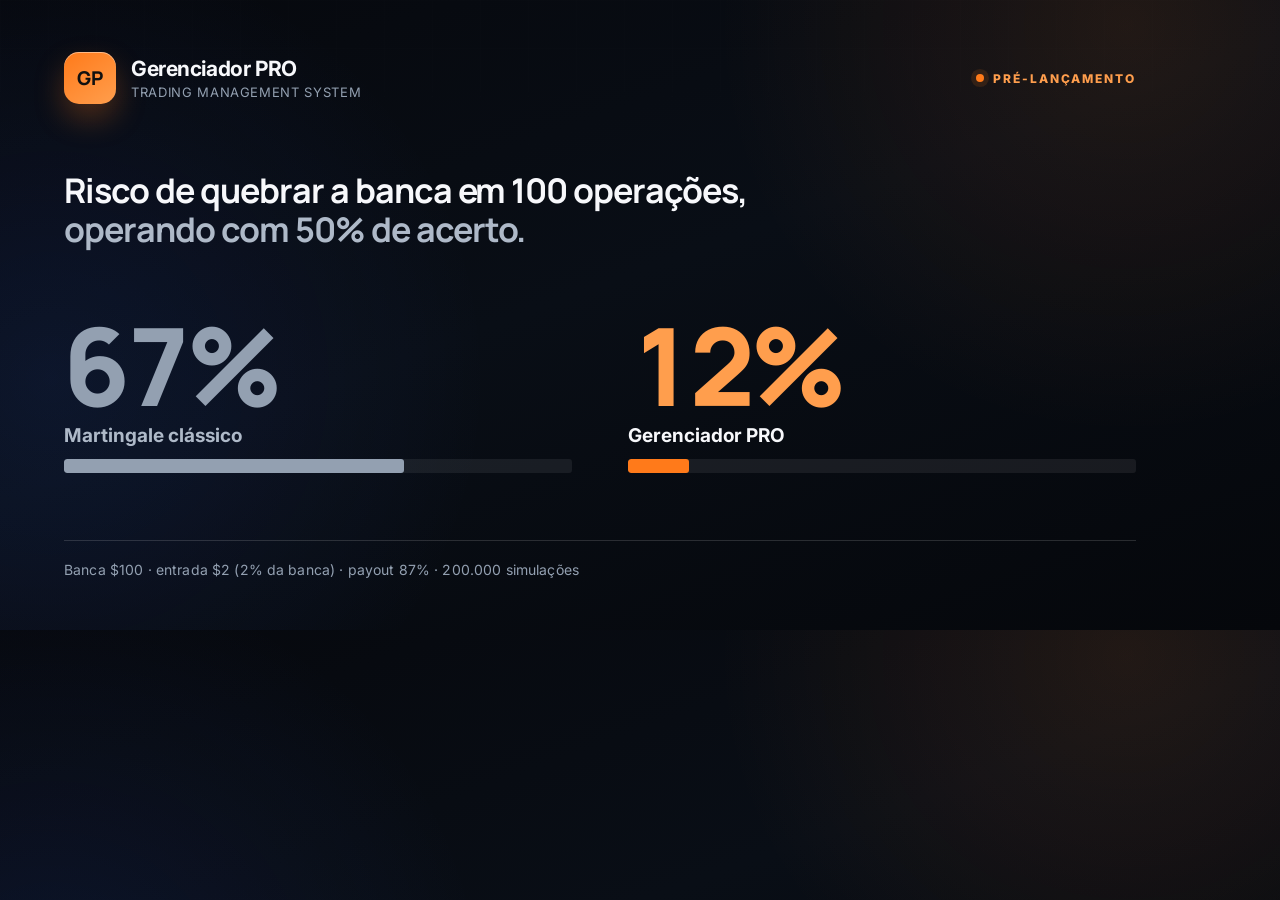
==== og-image-fonte.html @ 454870c5 "feat: secao de simulacao de risco, compatibilidade e moeda internacional Quatro mudancas pedidas par" ====
<!doctype html>
<html lang="pt-BR">
<head>
<meta charset="utf-8">
<link rel="preconnect" href="https://fonts.googleapis.com">
<link rel="preconnect" href="https://fonts.gstatic.com" crossorigin>
<link href="https://fonts.googleapis.com/css2?family=Inter:wght@400;500;600;700;800&family=Manrope:wght@700;800&display=swap" rel="stylesheet">
<style>
  :root {
    --orange: #ff7a1a;
    --orange-2: #ff9e4d;
    --text: #f7f8fb;
    --muted: #aeb9c8;
    --muted-2: #93a0b1;
    --line: rgba(255,255,255,.14);
  }
  * { box-sizing: border-box; margin: 0; }
  body {
    width: 1200px;
    height: 630px;
    overflow: hidden;
    position: relative;
    color: var(--text);
    background:
      radial-gradient(circle at 88% 4%, rgba(255,122,26,.10), transparent 32%),
      radial-gradient(circle at 4% 60%, rgba(55,103,255,.10), transparent 34%),
      linear-gradient(160deg, #06080d 0%, #090e16 46%, #05070b 100%);
    font-family: Inter, Arial, sans-serif;
    padding: 52px 64px;
    display: flex;
    flex-direction: column;
    justify-content: space-between;
  }
  .grid {
    position: absolute;
    inset: 0;
    opacity: .16;
    background-image:
      linear-gradient(rgba(255,255,255,.03) 1px, transparent 1px),
      linear-gradient(90deg, rgba(255,255,255,.03) 1px, transparent 1px);
    background-size: 48px 48px;
    mask-image: linear-gradient(to bottom, black, transparent 78%);
  }
  .layer { position: relative; z-index: 1; }

  header { display: flex; align-items: center; justify-content: space-between; }
  .brand { display: flex; align-items: center; gap: 15px; }
  .mark {
    width: 52px; height: 52px;
    display: grid; place-items: center;
    border-radius: 15px;
    color: #101010;
    background: linear-gradient(145deg, var(--orange), var(--orange-2));
    box-shadow: 0 14px 30px rgba(255,122,26,.28), inset 0 1px 0 rgba(255,255,255,.45);
    font-family: Manrope, sans-serif;
    font-size: 19px; font-weight: 800;
  }
  .brand-copy strong { display: block; font-size: 21px; letter-spacing: -.02em; }
  .brand-copy span { display: block; margin-top: 3px; color: var(--muted-2); font-size: 13px; letter-spacing: .05em; }
  .tag {
    display: inline-flex; align-items: center; gap: 9px;
    color: var(--orange-2);
    font-size: 12px; font-weight: 800; letter-spacing: .16em;
  }
  .tag i { width: 8px; height: 8px; border-radius: 50%; background: var(--orange); box-shadow: 0 0 0 5px rgba(255,122,26,.12); }

  .lead {
    font-family: Manrope, sans-serif;
    font-size: 34px; font-weight: 700; letter-spacing: -.03em;
    line-height: 1.15;
  }
  .lead em { font-style: normal; color: var(--muted); }

  .duo { display: grid; grid-template-columns: 1fr 1fr; gap: 56px; }
  .stat { display: flex; flex-direction: column; gap: 12px; }
  .num {
    font-family: Manrope, sans-serif;
    font-size: 108px; font-weight: 800;
    letter-spacing: -.055em; line-height: .88;
    font-variant-numeric: tabular-nums;
  }
  .stat.bad .num { color: var(--muted-2); }
  .stat.good .num { color: var(--orange-2); }
  .who { font-size: 19px; font-weight: 700; }
  .stat.bad .who { color: var(--muted); }
  .track { display: block; height: 14px; border-radius: 3px; background: rgba(255,255,255,.07); overflow: hidden; }
  .fill { display: block; height: 100%; border-radius: 3px; }
  .stat.bad .fill { width: 67%; background: var(--muted-2); }
  .stat.good .fill { width: 12%; background: var(--orange); }

  footer {
    padding-top: 20px;
    border-top: 1px solid var(--line);
    color: var(--muted-2);
    font-size: 14px;
    letter-spacing: .01em;
  }
</style>
</head>
<body>
  <div class="grid"></div>

  <header class="layer">
    <div class="brand">
      <span class="mark">GP</span>
      <span class="brand-copy">
        <strong>Gerenciador PRO</strong>
        <span>TRADING MANAGEMENT SYSTEM</span>
      </span>
    </div>
    <span class="tag"><i></i>PRÉ-LANÇAMENTO</span>
  </header>

  <p class="lead layer">
    Risco de quebrar a banca em 100 operações,<br>
    <em>operando com 50% de acerto.</em>
  </p>

  <div class="duo layer">
    <div class="stat bad">
      <span class="num">67%</span>
      <span class="who">Martingale clássico</span>
      <span class="track"><span class="fill"></span></span>
    </div>
    <div class="stat good">
      <span class="num">12%</span>
      <span class="who">Gerenciador PRO</span>
      <span class="track"><span class="fill"></span></span>
    </div>
  </div>

  <footer class="layer">
    Banca $100 · entrada $2 (2% da banca) · payout 87% · 200.000 simulações
  </footer>
</body>
</html>
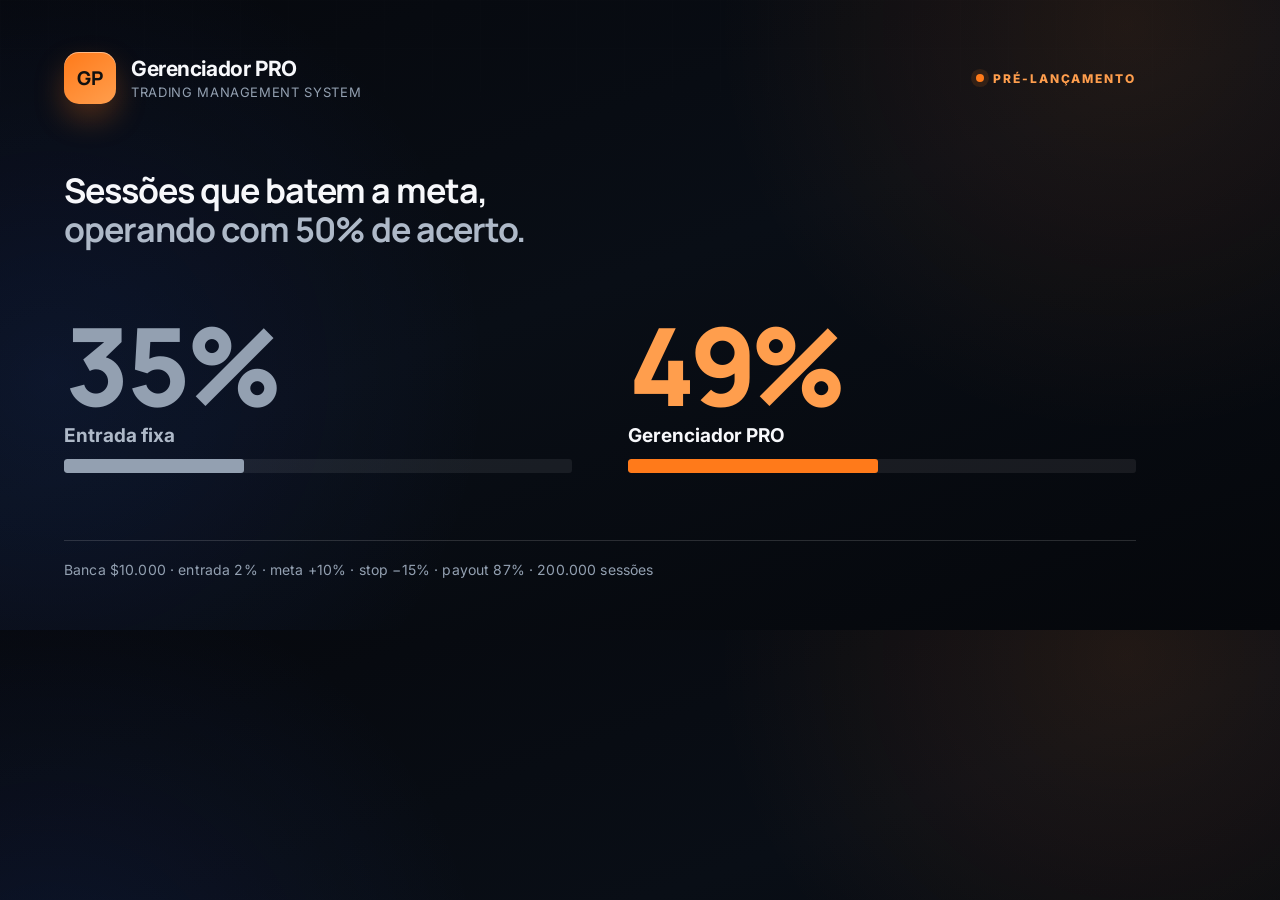
==== commit 61c4d8d5: "fix: numeros da simulacao refeitos com o metodo real do produto A secao anterior dizia "martingale q" ====
--- a/og-image-fonte.html
+++ b/og-image-fonte.html
@@ -85,8 +85,8 @@
   .stat.bad .who { color: var(--muted); }
   .track { display: block; height: 14px; border-radius: 3px; background: rgba(255,255,255,.07); overflow: hidden; }
   .fill { display: block; height: 100%; border-radius: 3px; }
-  .stat.bad .fill { width: 67%; background: var(--muted-2); }
-  .stat.good .fill { width: 12%; background: var(--orange); }
+  .stat.bad .fill { width: 35.4%; background: var(--muted-2); }
+  .stat.good .fill { width: 49.3%; background: var(--orange); }
 
   footer {
     padding-top: 20px;
@@ -112,25 +112,25 @@
   </header>
 
   <p class="lead layer">
-    Risco de quebrar a banca em 100 operações,<br>
+    Sessões que batem a meta,<br>
     <em>operando com 50% de acerto.</em>
   </p>
 
   <div class="duo layer">
     <div class="stat bad">
-      <span class="num">67%</span>
-      <span class="who">Martingale clássico</span>
+      <span class="num">35%</span>
+      <span class="who">Entrada fixa</span>
       <span class="track"><span class="fill"></span></span>
     </div>
     <div class="stat good">
-      <span class="num">12%</span>
+      <span class="num">49%</span>
       <span class="who">Gerenciador PRO</span>
       <span class="track"><span class="fill"></span></span>
     </div>
   </div>
 
   <footer class="layer">
-    Banca $100 · entrada $2 (2% da banca) · payout 87% · 200.000 simulações
+    Banca $10.000 · entrada 2% · meta +10% · stop −15% · payout 87% · 200.000 sessões
   </footer>
 </body>
 </html>
